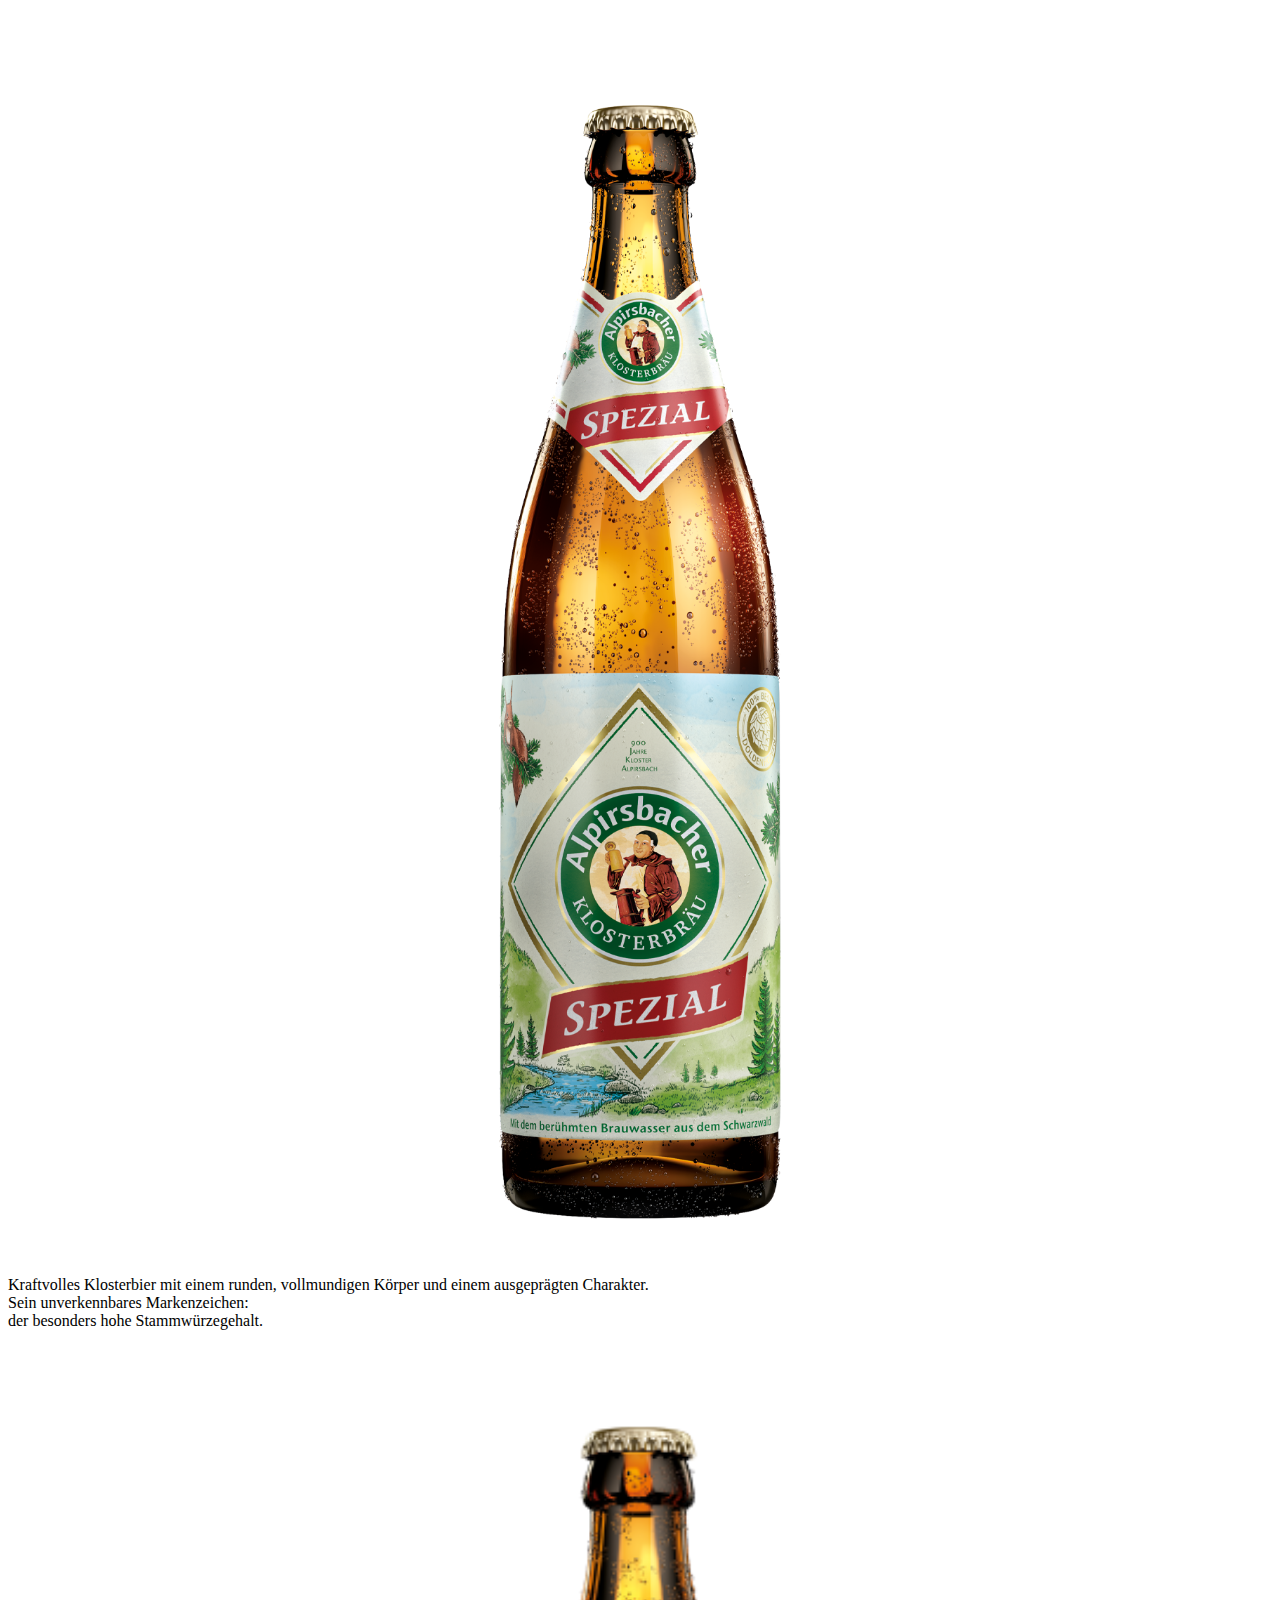
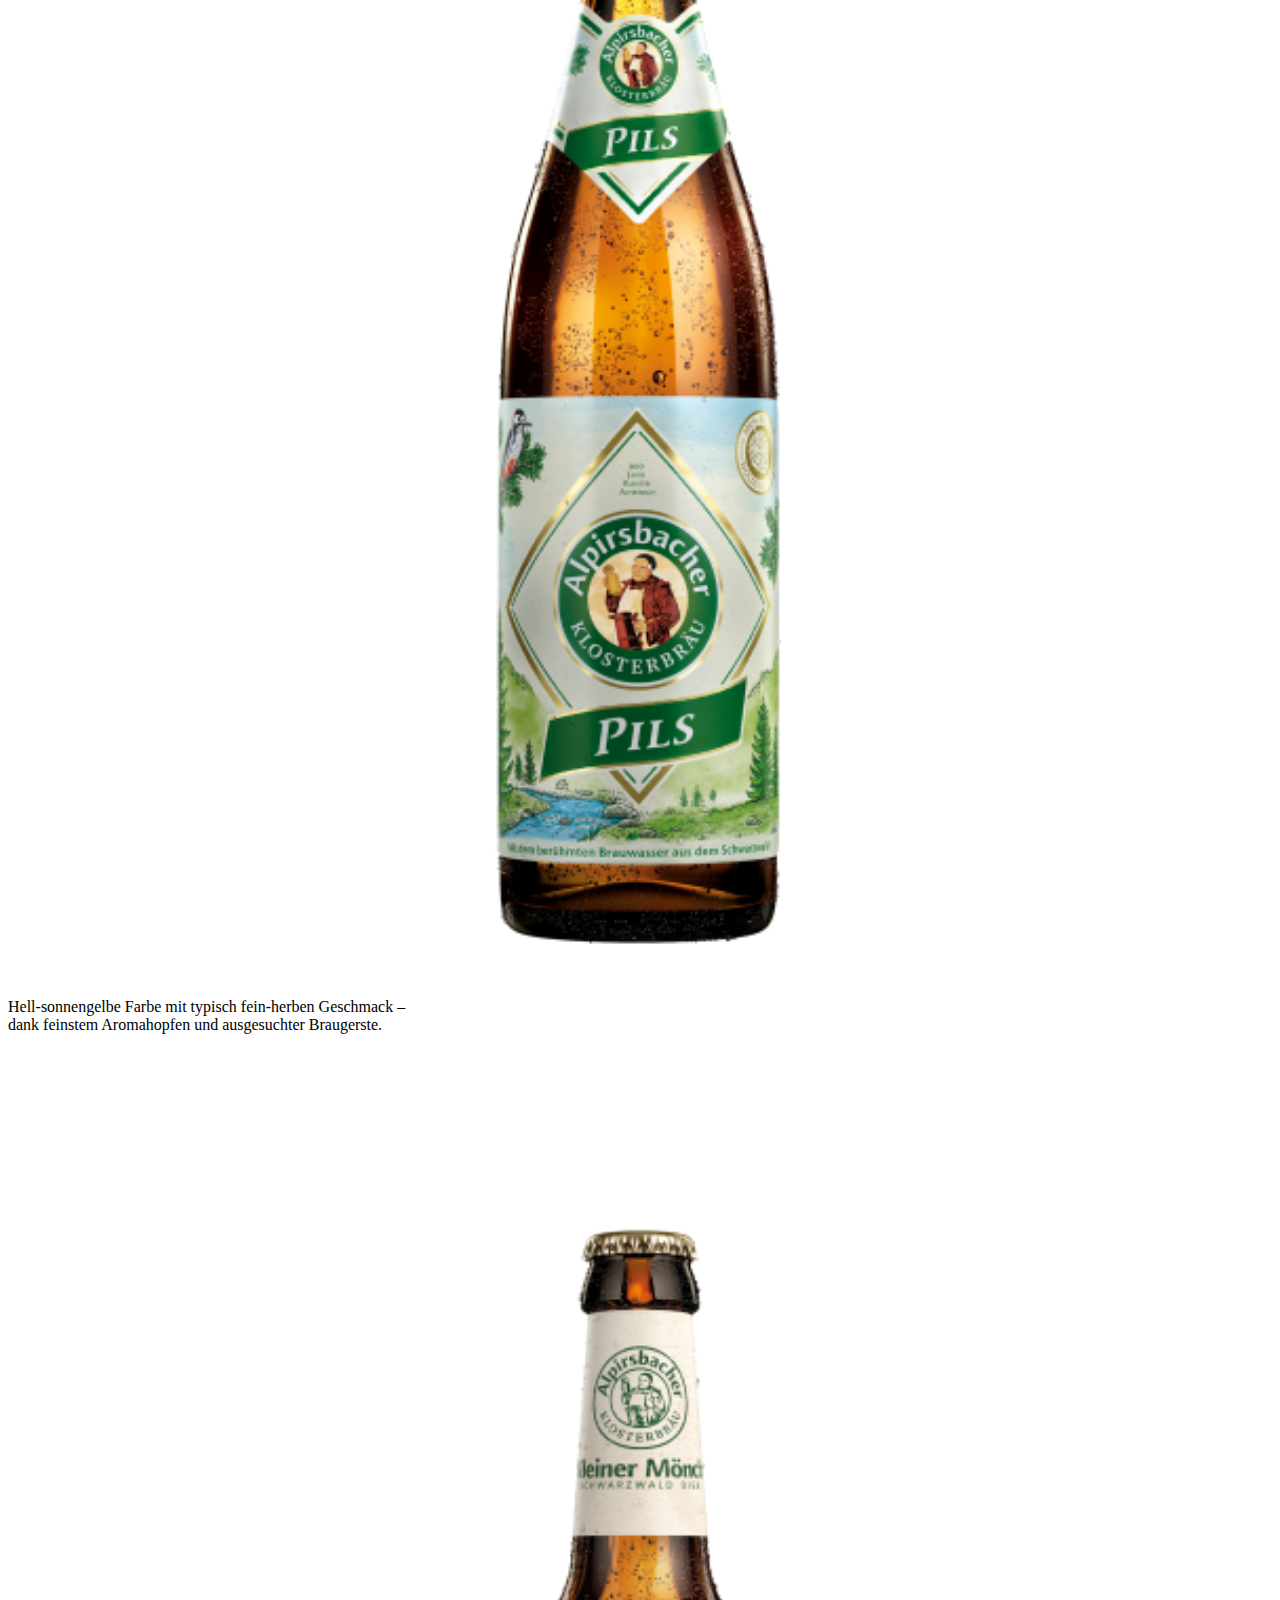
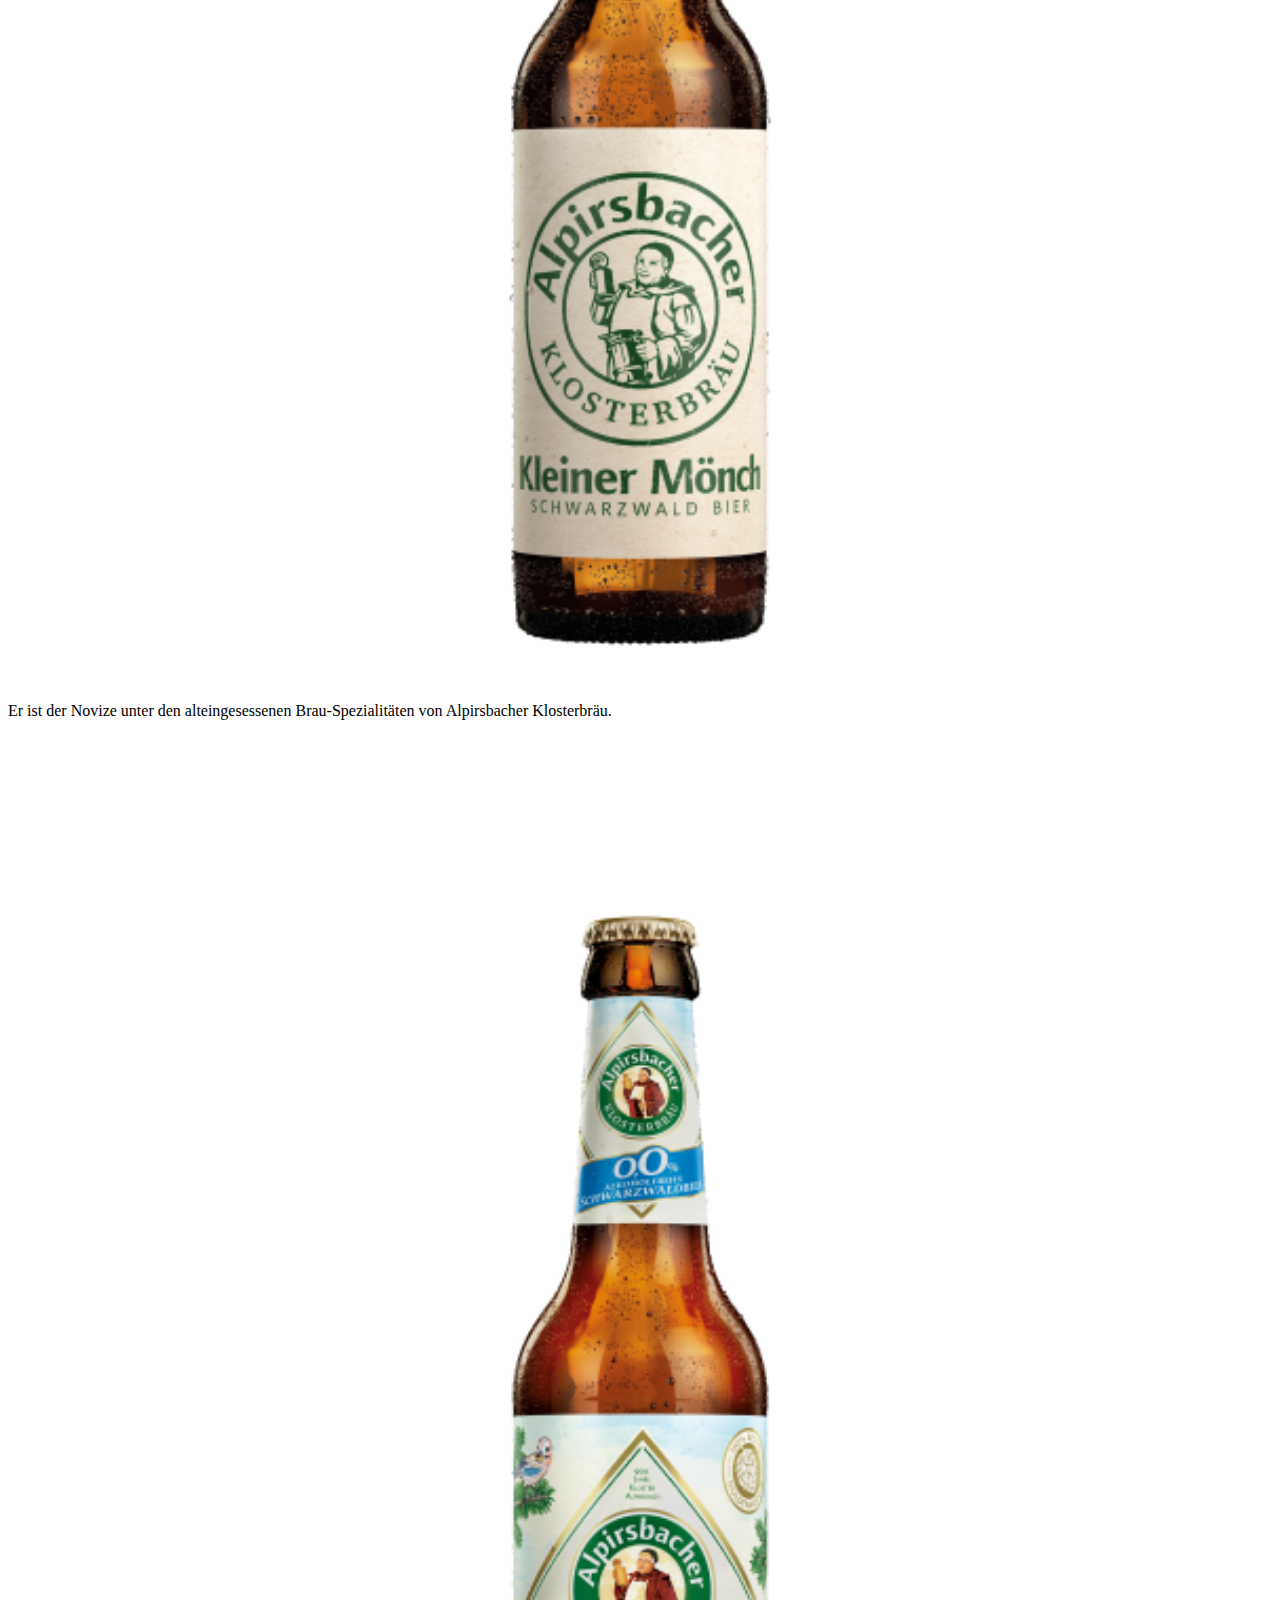
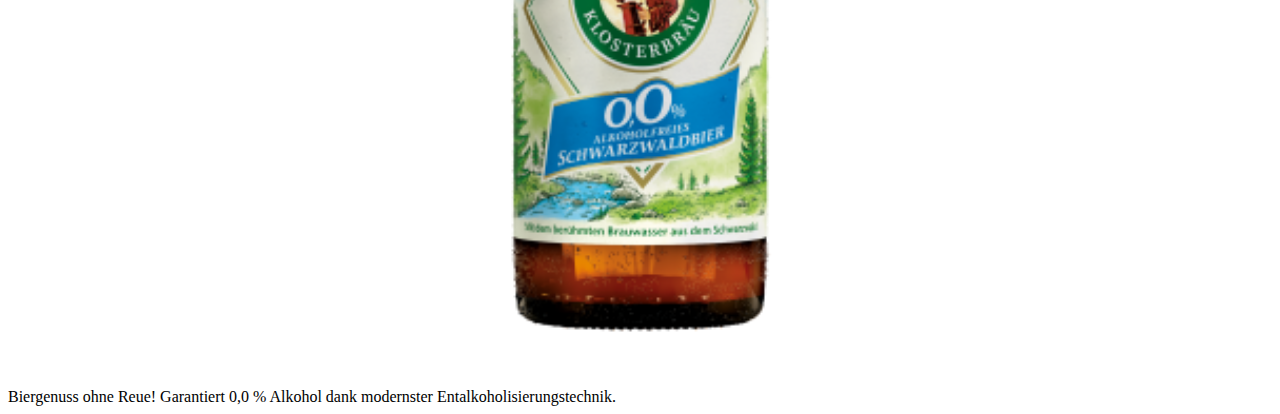
==== ON-your-styleguide/index.html @ 92dccc1f "added id for contact nav" ====
<!DOCTYPE html>
<html lang="en">

<head>
    <meta charset="UTF-8" />
    <meta http-equiv="X-UA-Compatible" content="IE=edge" />
    <meta name="viewport" content="width=device-width, initial-scale=1.0" />
    <script src="/dist/stencil-starter-on/stencil-starter-on.esm.js" type="module"></script>
    <link rel="stylesheet" href="/dist/stencil-starter-on/stencil-starter-on.css" />
    <title>Bier</title>
    <script type="text/javascript" src="/ON-your-styleguide/script.js" defer></script>
</head>

<body>

    <age-alert heading="Altersnachweis"
    text="Um bei uns auf der Seite verweilen zu können, müssen Sie mindestens 18 Jahre alt sein. Bitte bestätigen Sie das nachfolgend..."
    buttontext="Ja" buttontextremove="Nein"></age-alert>
  
    <cookie-banner heading="Datenschutzeinstellung"
    text="Wir nutzen Cookies unserem Shop. Einige sind notwendig, während andere uns helfen, den Shop und die Besuchererfahrungen zu verbessern.Bitte bestätigen sie nachfolgend, dass Cookies erhoben werden dürfen."
    buttontext="Annehmen" buttontextremove="Ablehnen"></cookie-banner>

    <header-component 
    firstnav="Home" secondnav="Shop" thirdnav="Kontakt">
    </header-component>

    <picture-carousel frequency="5s"
    imgsrcs="./images/Beer1.png|./images/Beer2.jpg|./images/Beer3.jpg|./images/Beer4.jpg"></picture-carousel>

    <card-flip firstheader="Alpirsbacher Klosterbräu">
        <slot slot="front"> 
            <img width="100%" src="/src/components/card-flip/assets/Spezial_500ml.png" alt="Aplirsbacher Spezial" /></slot>
                <slot slot="back">
                    Kraftvolles Klosterbier mit einem runden, vollmundigen Körper und einem ausgeprägten Charakter. <br> 
                    Sein unverkennbares Markenzeichen: <br>
                    der besonders hohe Stammwürzegehalt.</slot>

                    <slot slot="front2"> 
                        <img width="100%" src="/src/components/card-flip/assets/Pils_500ml_600x600.png" alt="Alpirsbacher Pils" /></slot>
                            <slot slot="back2">
                                Hell-sonnengelbe Farbe mit typisch fein-herben Geschmack – <br> 
                                dank feinstem Aromahopfen und ausgesuchter Braugerste.</slot>
              
                    <slot slot="front3"> 
                        <img width="100%" src="/src/components/card-flip/assets/Kleiner-Mo-nch_600x600.png" alt="Alpirsbacher Kleiner Mönch" /></slot>
                            <slot slot="back3">
                                Er ist der Novize unter den alteingesessenen Brau-Spezialitäten von Alpirsbacher Klosterbräu.</slot>
            
                    <slot slot="front4"> 
                        <img width="100%" src="/src/components/card-flip/assets/Alkoholfreies-Schwarzwaldbier-0-0_330ml_600x600.png" alt="Alpirsbacher" /></slot>
                            <slot slot="back4">
                                Biergenuss ohne Reue! Garantiert 0,0 % Alkohol dank modernster Entalkoholisierungstechnik.</slot>
    </card-flip>
    
    <!-- <qr-generator link="https://chart.googleapis.com/chart?cht=qr&chl=youtube.com&chs=177x177"></qr-generator> -->

    <contact-component id="contact" secondheader="Kontakt" nameLabel="Ihr Volständiger Name" emailLabel="Ihre E-Mailadresse" msgLabel="Hier können Sie ihre Nachricht eingeben" dsgvoText="Ich bestätige, dass ich mit der Verarbeitung meiner Eingaben zum Zwecke der Anfragebearbeitung, einverstanden bin."> </contact-component>

    <impressum-component firstfooterlink="Impressum" secondfooterlink="Datenschutz"></impressum-component>
    </impressum-component>



</body>

</html>
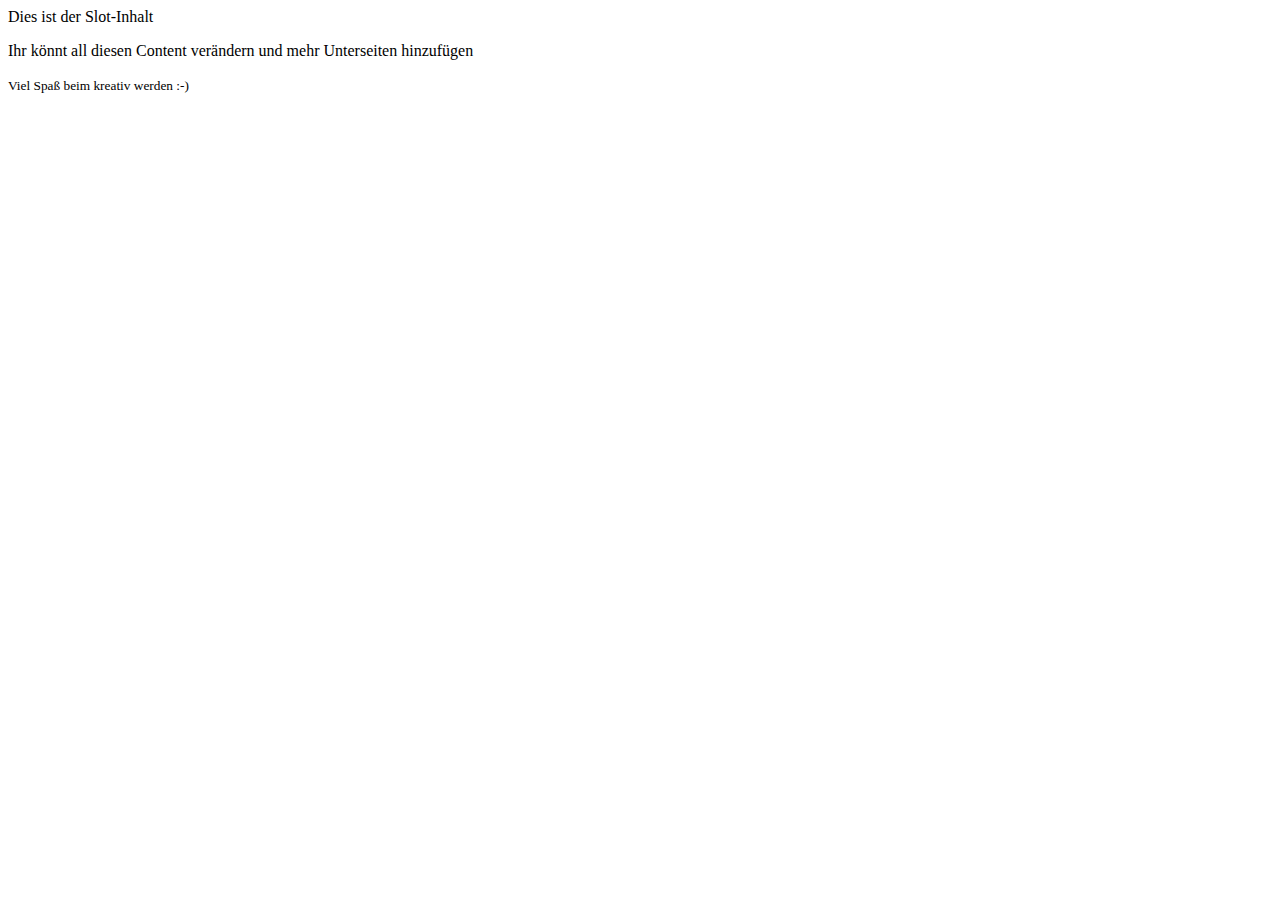
==== commit cc1ecc42: "beer rating mit alert und hover png" ====
--- a/ON-your-styleguide/index.html
+++ b/ON-your-styleguide/index.html
@@ -7,60 +7,15 @@
     <meta name="viewport" content="width=device-width, initial-scale=1.0" />
     <script src="/dist/stencil-starter-on/stencil-starter-on.esm.js" type="module"></script>
     <link rel="stylesheet" href="/dist/stencil-starter-on/stencil-starter-on.css" />
-    <title>Bier</title>
+    <title>your design guide</title>
     <script type="text/javascript" src="/ON-your-styleguide/script.js" defer></script>
 </head>
 
 <body>
-
-    <age-alert heading="Altersnachweis"
-    text="Um bei uns auf der Seite verweilen zu können, müssen Sie mindestens 18 Jahre alt sein. Bitte bestätigen Sie das nachfolgend..."
-    buttontext="Ja" buttontextremove="Nein"></age-alert>
-  
-    <cookie-banner heading="Datenschutzeinstellung"
-    text="Wir nutzen Cookies unserem Shop. Einige sind notwendig, während andere uns helfen, den Shop und die Besuchererfahrungen zu verbessern.Bitte bestätigen sie nachfolgend, dass Cookies erhoben werden dürfen."
-    buttontext="Annehmen" buttontextremove="Ablehnen"></cookie-banner>
-
-    <header-component 
-    firstnav="Home" secondnav="Shop" thirdnav="Kontakt">
-    </header-component>
-
-    <picture-carousel frequency="5s"
-    imgsrcs="./images/Beer1.png|./images/Beer2.jpg|./images/Beer3.jpg|./images/Beer4.jpg"></picture-carousel>
-
-    <card-flip firstheader="Alpirsbacher Klosterbräu">
-        <slot slot="front"> 
-            <img width="100%" src="/src/components/card-flip/assets/Spezial_500ml.png" alt="Aplirsbacher Spezial" /></slot>
-                <slot slot="back">
-                    Kraftvolles Klosterbier mit einem runden, vollmundigen Körper und einem ausgeprägten Charakter. <br> 
-                    Sein unverkennbares Markenzeichen: <br>
-                    der besonders hohe Stammwürzegehalt.</slot>
-
-                    <slot slot="front2"> 
-                        <img width="100%" src="/src/components/card-flip/assets/Pils_500ml_600x600.png" alt="Alpirsbacher Pils" /></slot>
-                            <slot slot="back2">
-                                Hell-sonnengelbe Farbe mit typisch fein-herben Geschmack – <br> 
-                                dank feinstem Aromahopfen und ausgesuchter Braugerste.</slot>
-              
-                    <slot slot="front3"> 
-                        <img width="100%" src="/src/components/card-flip/assets/Kleiner-Mo-nch_600x600.png" alt="Alpirsbacher Kleiner Mönch" /></slot>
-                            <slot slot="back3">
-                                Er ist der Novize unter den alteingesessenen Brau-Spezialitäten von Alpirsbacher Klosterbräu.</slot>
-            
-                    <slot slot="front4"> 
-                        <img width="100%" src="/src/components/card-flip/assets/Alkoholfreies-Schwarzwaldbier-0-0_330ml_600x600.png" alt="Alpirsbacher" /></slot>
-                            <slot slot="back4">
-                                Biergenuss ohne Reue! Garantiert 0,0 % Alkohol dank modernster Entalkoholisierungstechnik.</slot>
-    </card-flip>
-    
-    <!-- <qr-generator link="https://chart.googleapis.com/chart?cht=qr&chl=youtube.com&chs=177x177"></qr-generator> -->
-
-    <contact-component id="contact" secondheader="Kontakt" nameLabel="Ihr Volständiger Name" emailLabel="Ihre E-Mailadresse" msgLabel="Hier können Sie ihre Nachricht eingeben" dsgvoText="Ich bestätige, dass ich mit der Verarbeitung meiner Eingaben zum Zwecke der Anfragebearbeitung, einverstanden bin."> </contact-component>
-
-    <impressum-component firstfooterlink="Impressum" secondfooterlink="Datenschutz"></impressum-component>
-    </impressum-component>
-
-
+    <example-component example-prop="Dies ist ein Property-Inhalt der Webcomponent"> Dies ist der Slot-Inhalt </example-component>
+    <p>Ihr könnt all diesen Content verändern und mehr Unterseiten hinzufügen</p>
+    <small>Viel Spaß beim kreativ werden :-)</small>
+    <beer-rating></beer-rating>
 
 </body>
 
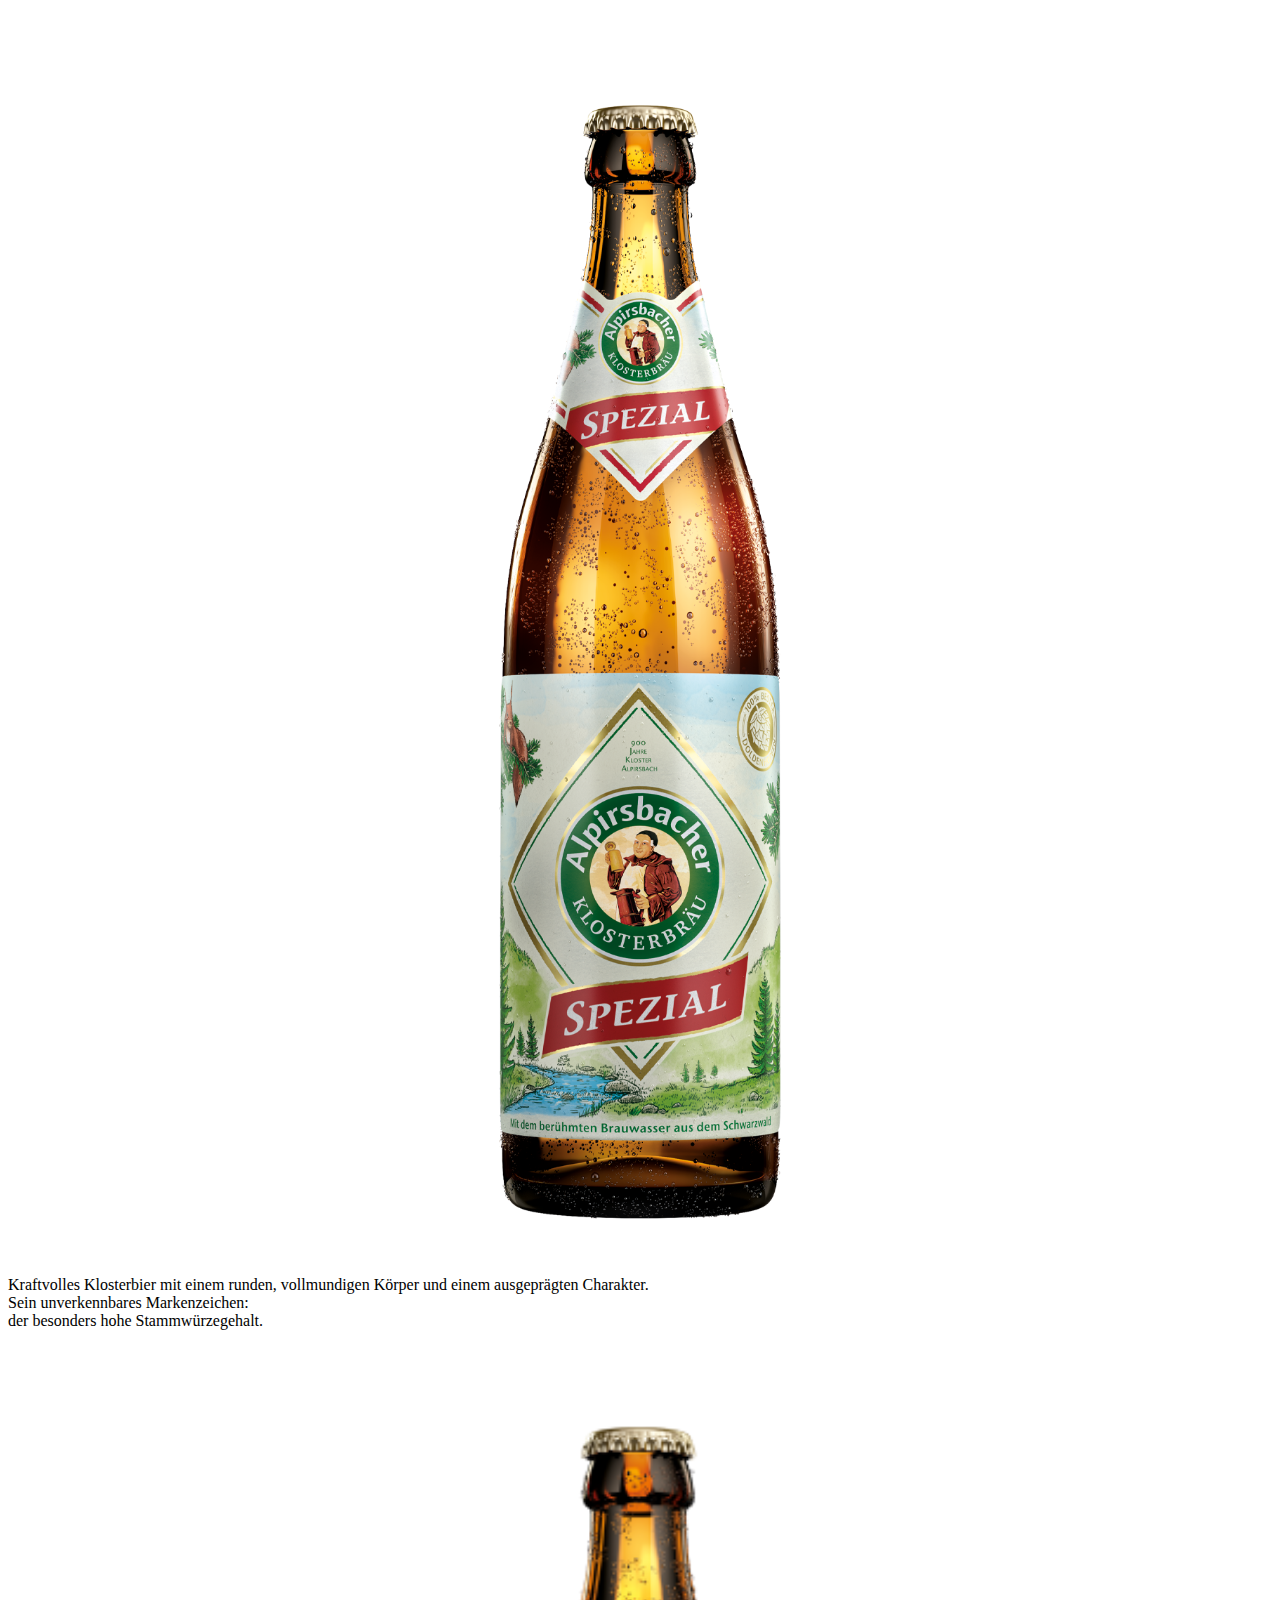
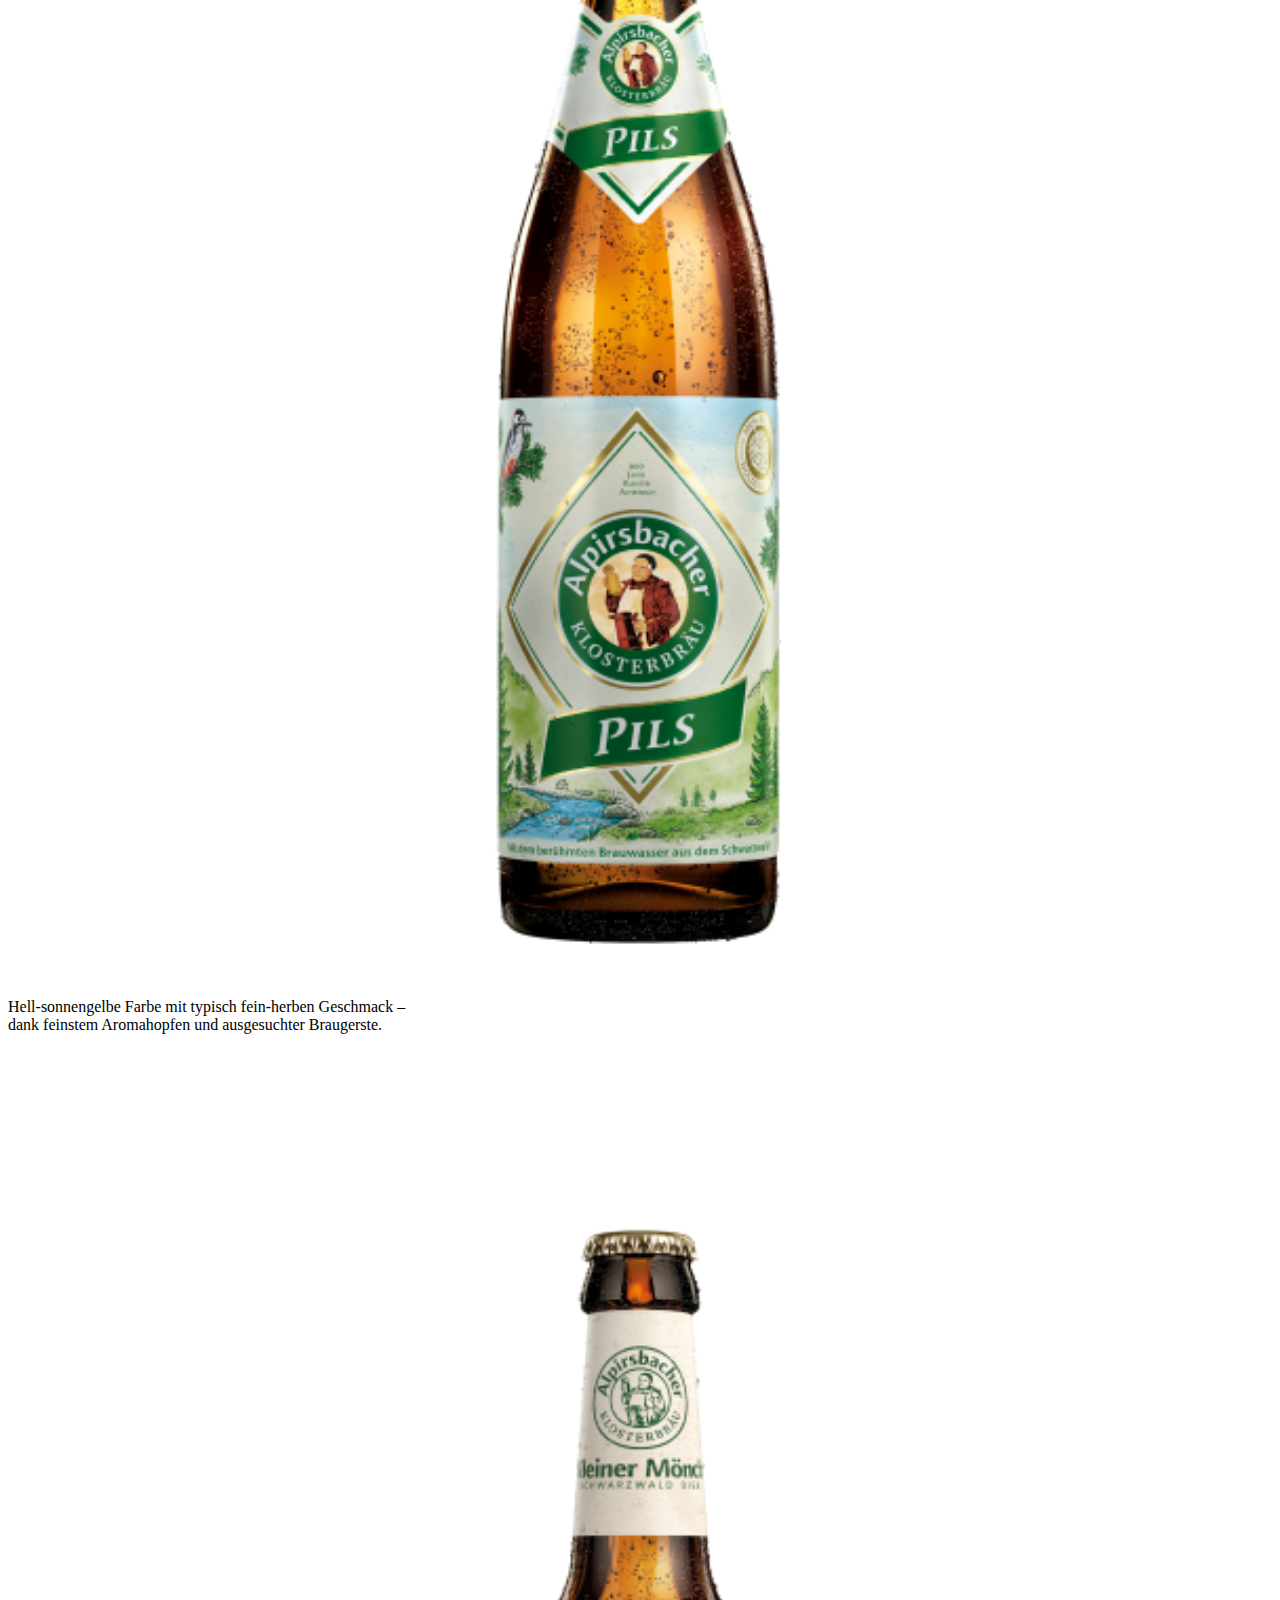
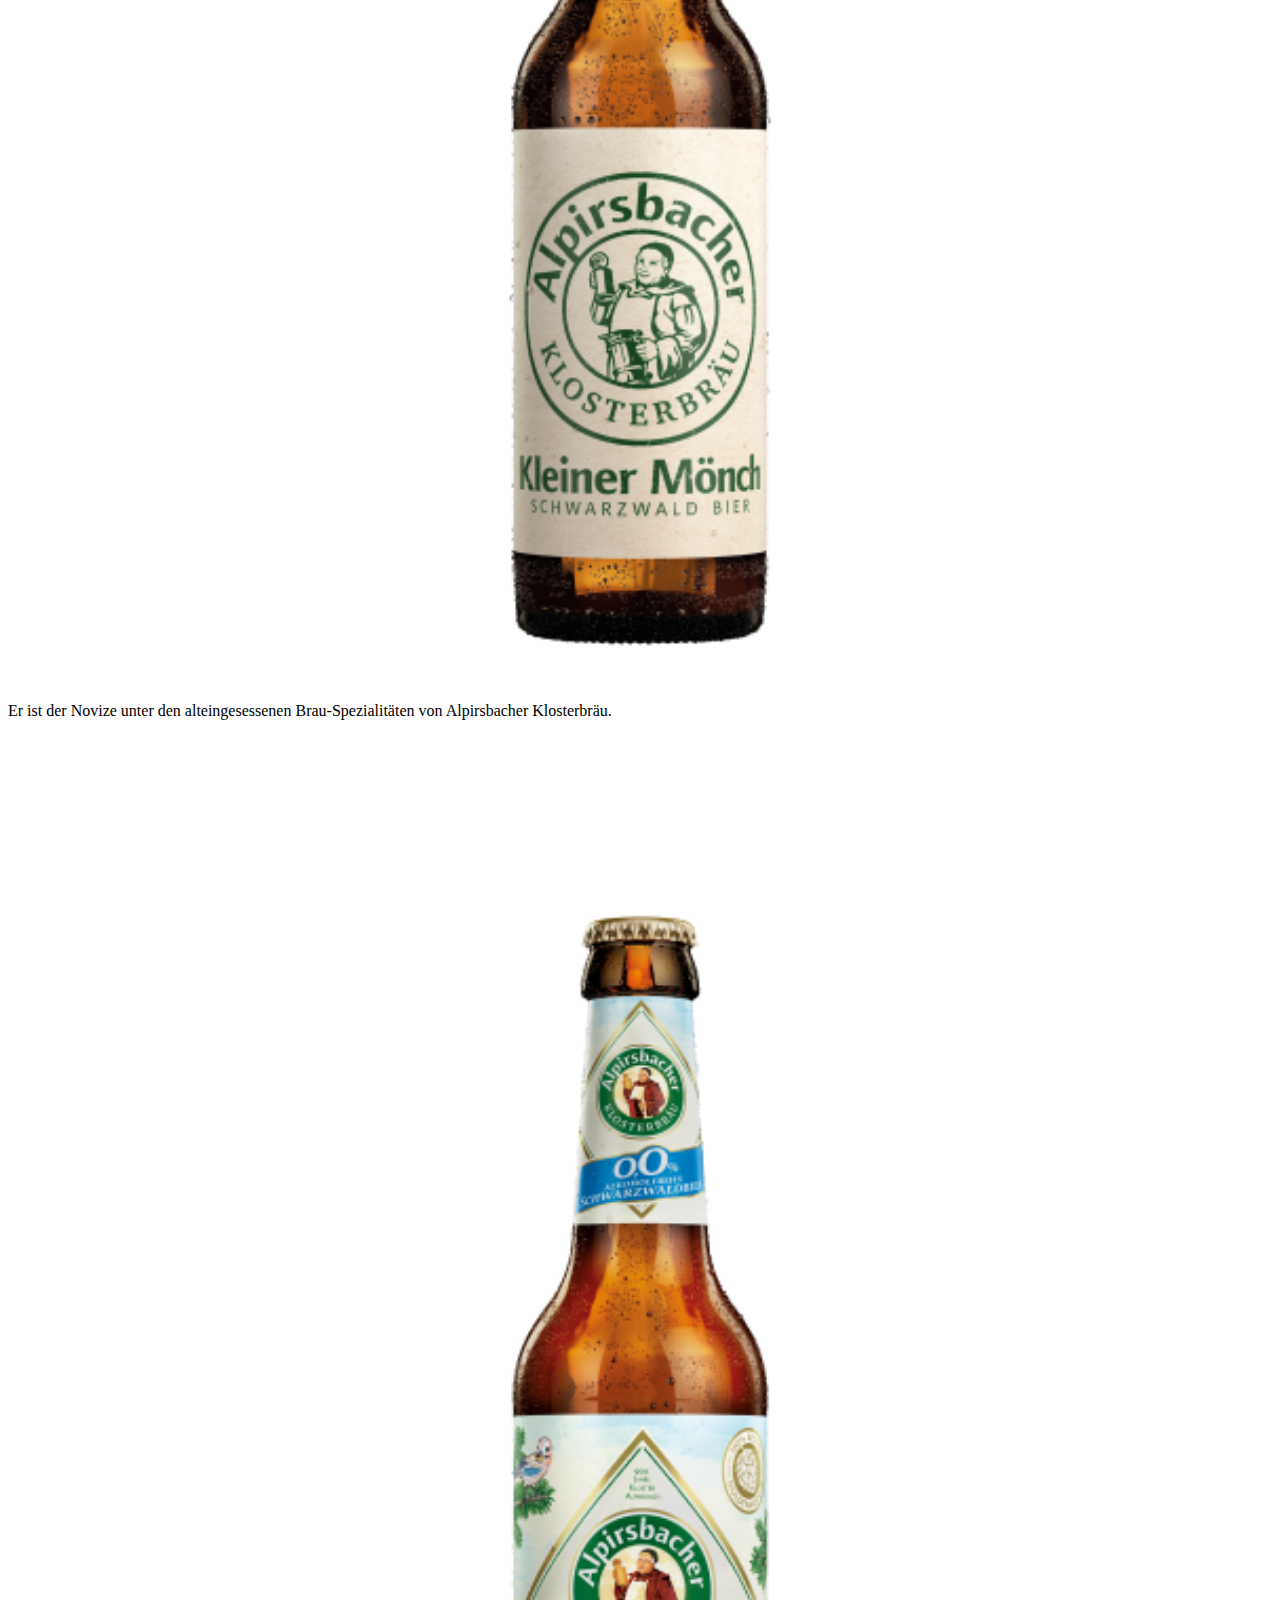
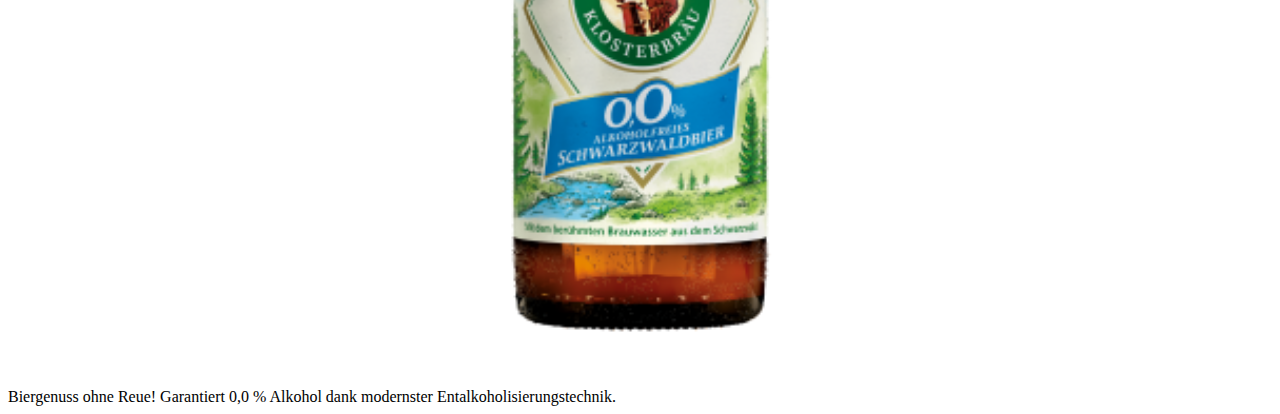
==== commit fa0ceb07: "Merge branch 'main' into rating" ====
--- a/ON-your-styleguide/index.html
+++ b/ON-your-styleguide/index.html
@@ -7,15 +7,63 @@
     <meta name="viewport" content="width=device-width, initial-scale=1.0" />
     <script src="/dist/stencil-starter-on/stencil-starter-on.esm.js" type="module"></script>
     <link rel="stylesheet" href="/dist/stencil-starter-on/stencil-starter-on.css" />
-    <title>your design guide</title>
+    <title>Bier</title>
     <script type="text/javascript" src="/ON-your-styleguide/script.js" defer></script>
 </head>
 
 <body>
-    <example-component example-prop="Dies ist ein Property-Inhalt der Webcomponent"> Dies ist der Slot-Inhalt </example-component>
-    <p>Ihr könnt all diesen Content verändern und mehr Unterseiten hinzufügen</p>
-    <small>Viel Spaß beim kreativ werden :-)</small>
-    <beer-rating></beer-rating>
+
+
+
+    <age-alert heading="Altersnachweis"
+    text="Um bei uns auf der Seite verweilen zu können, müssen Sie mindestens 18 Jahre alt sein. Bitte bestätigen Sie das nachfolgend..."
+    buttontext="Ja" buttontextremove="Nein"></age-alert>
+  
+    <cookie-banner heading="Datenschutzeinstellung"
+    text="Wir nutzen Cookies unserem Shop. Einige sind notwendig, während andere uns helfen, den Shop und die Besuchererfahrungen zu verbessern.Bitte bestätigen sie nachfolgend, dass Cookies erhoben werden dürfen."
+    buttontext="Annehmen" buttontextremove="Ablehnen"></cookie-banner>
+
+    <header-component 
+    firstnav="Home" secondnav="Shop" thirdnav="Kontakt">
+    </header-component>
+
+    <picture-carousel frequency="5s"
+    imgsrcs="./images/Beer1.png|./images/Beer2.jpg|./images/Beer3.jpg|./images/Beer4.jpg"></picture-carousel>
+
+    <card-flip firstheader="Alpirsbacher Klosterbräu">
+        <slot slot="front"> 
+            <img width="100%" src="/src/components/card-flip/assets/Spezial_500ml.png" alt="Aplirsbacher Spezial" /></slot>
+                <slot slot="back">
+                    Kraftvolles Klosterbier mit einem runden, vollmundigen Körper und einem ausgeprägten Charakter. <br> 
+                    Sein unverkennbares Markenzeichen: <br>
+                    der besonders hohe Stammwürzegehalt.</slot>
+
+                    <slot slot="front2"> 
+                        <img width="100%" src="/src/components/card-flip/assets/Pils_500ml_600x600.png" alt="Alpirsbacher Pils" /></slot>
+                            <slot slot="back2">
+                                Hell-sonnengelbe Farbe mit typisch fein-herben Geschmack – <br> 
+                                dank feinstem Aromahopfen und ausgesuchter Braugerste.</slot>
+              
+                    <slot slot="front3"> 
+                        <img width="100%" src="/src/components/card-flip/assets/Kleiner-Mo-nch_600x600.png" alt="Alpirsbacher Kleiner Mönch" /></slot>
+                            <slot slot="back3">
+                                Er ist der Novize unter den alteingesessenen Brau-Spezialitäten von Alpirsbacher Klosterbräu.</slot>
+            
+                    <slot slot="front4"> 
+                        <img width="100%" src="/src/components/card-flip/assets/Alkoholfreies-Schwarzwaldbier-0-0_330ml_600x600.png" alt="Alpirsbacher" /></slot>
+                            <slot slot="back4">
+                                Biergenuss ohne Reue! Garantiert 0,0 % Alkohol dank modernster Entalkoholisierungstechnik.</slot>
+    </card-flip>
+    
+    <!-- <qr-generator link="https://chart.googleapis.com/chart?cht=qr&chl=youtube.com&chs=177x177"></qr-generator> -->
+
+    <contact-component id="contact" secondheader="Kontakt" nameLabel="Ihr Volständiger Name" emailLabel="Ihre E-Mailadresse" msgLabel="Hier können Sie ihre Nachricht eingeben" dsgvoText="Ich bestätige, dass ich mit der Verarbeitung meiner Eingaben zum Zwecke der Anfragebearbeitung, einverstanden bin."> </contact-component>
+
+    <impressum-component firstfooterlink="Impressum" secondfooterlink="Datenschutz"></impressum-component>
+    </impressum-component>
+
+
+
 
 </body>
 
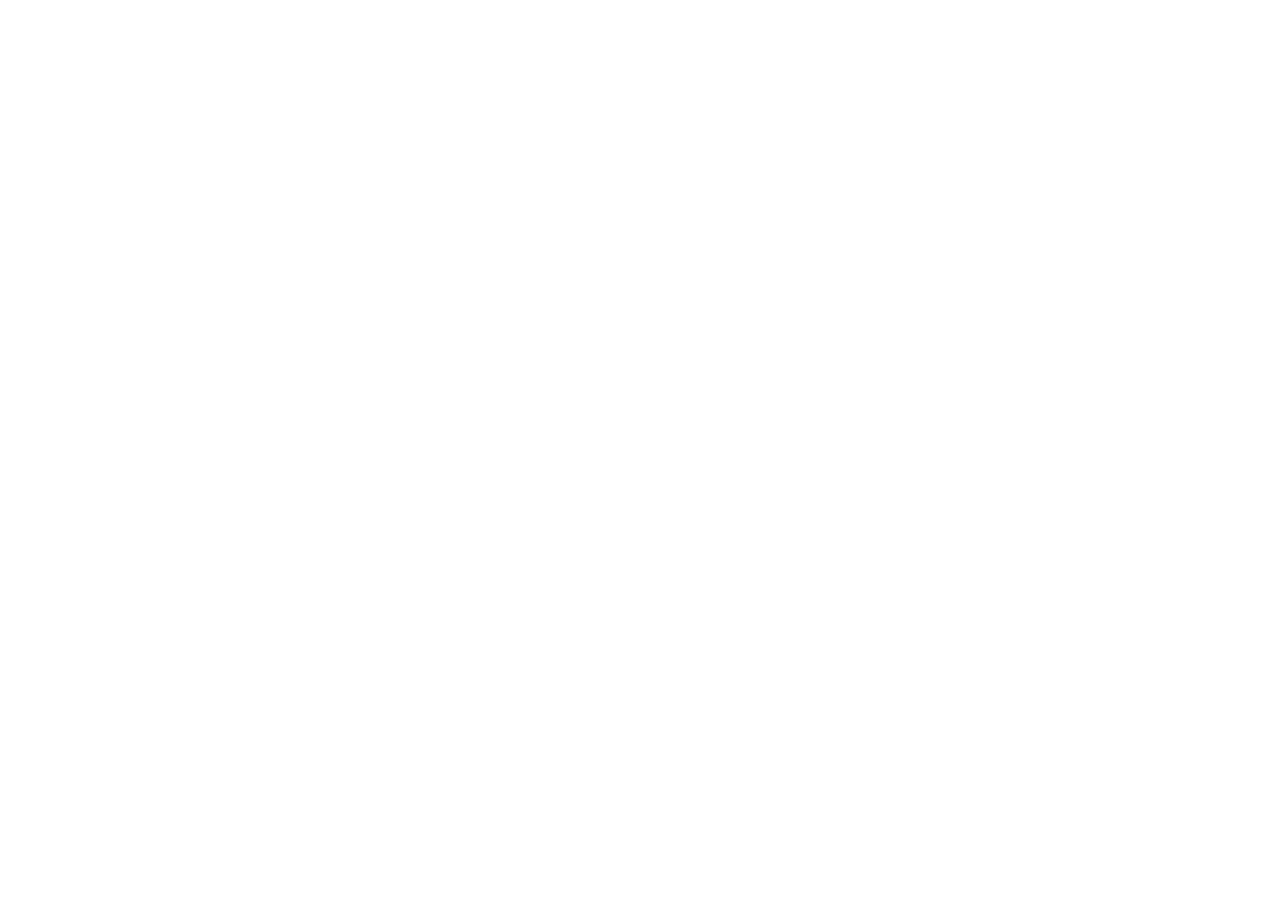
==== commit 52b0cd5d: "changed card-flip logic and style" ====
--- a/ON-your-styleguide/index.html
+++ b/ON-your-styleguide/index.html
@@ -12,8 +12,6 @@
 </head>
 
 <body>
-
-
 
     <age-alert heading="Altersnachweis"
     text="Um bei uns auf der Seite verweilen zu können, müssen Sie mindestens 18 Jahre alt sein. Bitte bestätigen Sie das nachfolgend..."
@@ -30,30 +28,22 @@
     <picture-carousel frequency="5s"
     imgsrcs="./images/Beer1.png|./images/Beer2.jpg|./images/Beer3.jpg|./images/Beer4.jpg"></picture-carousel>
 
-    <card-flip firstheader="Alpirsbacher Klosterbräu">
-        <slot slot="front"> 
-            <img width="100%" src="/src/components/card-flip/assets/Spezial_500ml.png" alt="Aplirsbacher Spezial" /></slot>
-                <slot slot="back">
-                    Kraftvolles Klosterbier mit einem runden, vollmundigen Körper und einem ausgeprägten Charakter. <br> 
-                    Sein unverkennbares Markenzeichen: <br>
-                    der besonders hohe Stammwürzegehalt.</slot>
-
-                    <slot slot="front2"> 
-                        <img width="100%" src="/src/components/card-flip/assets/Pils_500ml_600x600.png" alt="Alpirsbacher Pils" /></slot>
-                            <slot slot="back2">
-                                Hell-sonnengelbe Farbe mit typisch fein-herben Geschmack – <br> 
-                                dank feinstem Aromahopfen und ausgesuchter Braugerste.</slot>
-              
-                    <slot slot="front3"> 
-                        <img width="100%" src="/src/components/card-flip/assets/Kleiner-Mo-nch_600x600.png" alt="Alpirsbacher Kleiner Mönch" /></slot>
-                            <slot slot="back3">
-                                Er ist der Novize unter den alteingesessenen Brau-Spezialitäten von Alpirsbacher Klosterbräu.</slot>
-            
-                    <slot slot="front4"> 
-                        <img width="100%" src="/src/components/card-flip/assets/Alkoholfreies-Schwarzwaldbier-0-0_330ml_600x600.png" alt="Alpirsbacher" /></slot>
-                            <slot slot="back4">
-                                Biergenuss ohne Reue! Garantiert 0,0 % Alkohol dank modernster Entalkoholisierungstechnik.</slot>
-    </card-flip>
+    <div class="card-container">
+        <card-flip imgsrc="/src/components/card-flip/assets/Spezial_500ml.png" altimgtext="Aplirsbacher Spezial" 
+                     text=" Kraftvolles Klosterbier mit einem runden, vollmundigen Körper und einem ausgeprägten Charakter.
+                            Sein unverkennbares Markenzeichen:
+                            der besonders hohe Stammwürzegehalt.">
+        </card-flip>
+        <card-flip imgsrc="/src/components/card-flip/assets/Pils_500ml_600x600.png" altimgtext="Aplirsbacher Pils" 
+                      text="Hell-sonnengelbe Farbe mit typisch fein-herben Geschmack – dank feinstem Aromahopfen und ausgesuchter Braugerste">
+        </card-flip>
+        <card-flip imgsrc="/src/components/card-flip/assets/Kleiner-Mo-nch_600x600.png"
+            altimgtext="Alpirsbacher Kleiner Mönch" text="Er ist der Novize unter den alteingesessenen Brau-Spezialitäten von Alpirsbacher Klosterbräue">
+        </card-flip>
+        <card-flip imgsrc="/src/components/card-flip/assets/Alkoholfreies-Schwarzwaldbier-0-0_330ml_600x600.png"
+            altimgtext="Alpirsbacher Alkoholfrei" text="bBiergenuss ohne Reue! Garantiert 0,0 % Alkohol dank modernster Entalkoholisierungstechnik">
+        </card-flip>
+    </div>
     
     <!-- <qr-generator link="https://chart.googleapis.com/chart?cht=qr&chl=youtube.com&chs=177x177"></qr-generator> -->
 
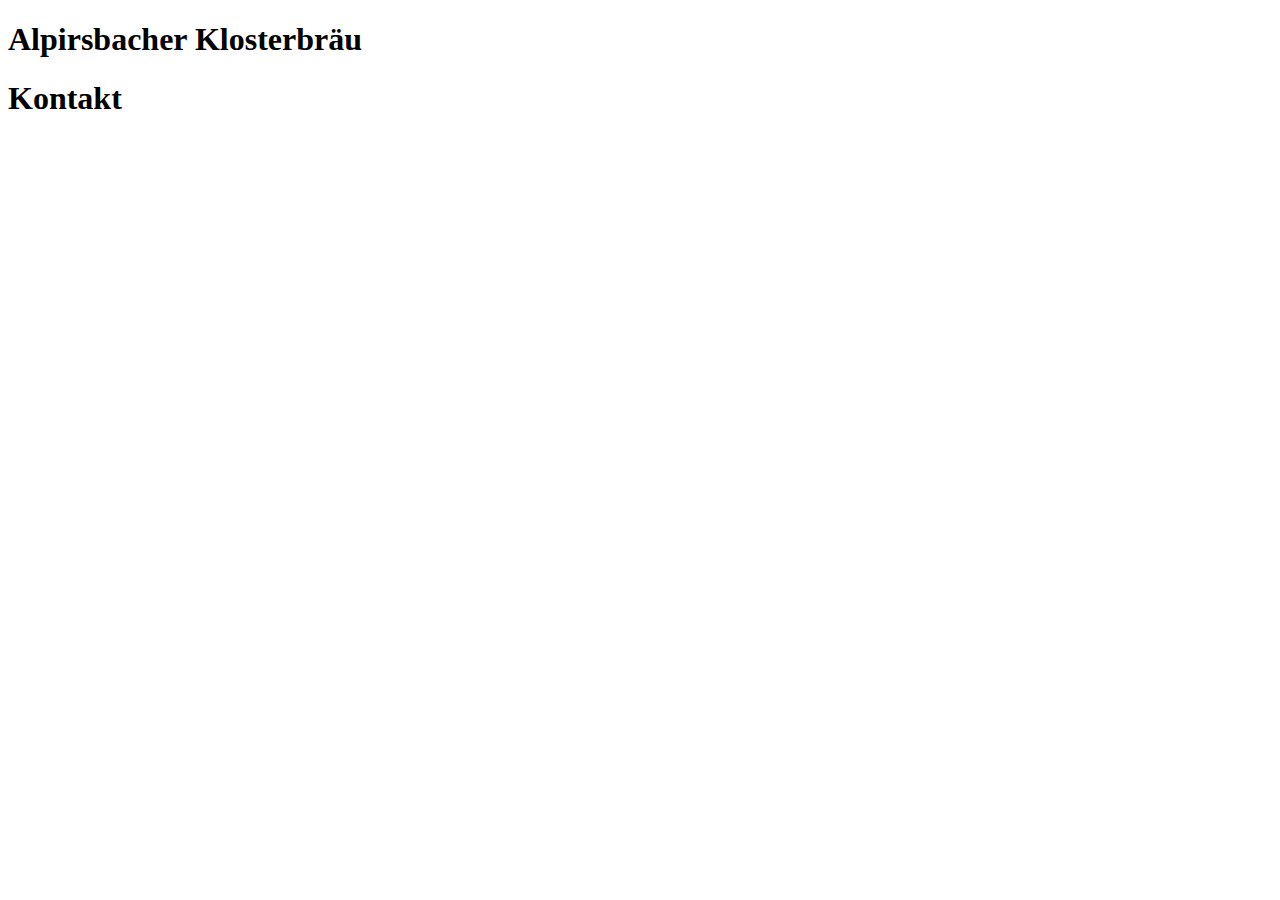
==== commit 9814923e: "changed title styling for components in index.html" ====
--- a/ON-your-styleguide/index.html
+++ b/ON-your-styleguide/index.html
@@ -28,6 +28,10 @@
     <picture-carousel frequency="5s"
     imgsrcs="./images/Beer1.png|./images/Beer2.jpg|./images/Beer3.jpg|./images/Beer4.jpg"></picture-carousel>
 
+    <div>
+        <h1 class="alpirsbacher">Alpirsbacher Klosterbräu</h1>
+    </div>
+
     <div class="card-container">
         <card-flip imgsrc="/src/components/card-flip/assets/Spezial_500ml.png" altimgtext="Aplirsbacher Spezial" 
                      text=" Kraftvolles Klosterbier mit einem runden, vollmundigen Körper und einem ausgeprägten Charakter.
@@ -41,11 +45,15 @@
             altimgtext="Alpirsbacher Kleiner Mönch" text="Er ist der Novize unter den alteingesessenen Brau-Spezialitäten von Alpirsbacher Klosterbräue">
         </card-flip>
         <card-flip imgsrc="/src/components/card-flip/assets/Alkoholfreies-Schwarzwaldbier-0-0_330ml_600x600.png"
-            altimgtext="Alpirsbacher Alkoholfrei" text="bBiergenuss ohne Reue! Garantiert 0,0 % Alkohol dank modernster Entalkoholisierungstechnik">
+            altimgtext="Alpirsbacher Alkoholfrei" text="Biergenuss ohne Reue! Garantiert 0,0 % Alkohol dank modernster Entalkoholisierungstechnik">
         </card-flip>
     </div>
     
     <!-- <qr-generator link="https://chart.googleapis.com/chart?cht=qr&chl=youtube.com&chs=177x177"></qr-generator> -->
+
+    <div>
+        <h1 class="contact">Kontakt</h1>
+    </div>
 
     <contact-component id="contact" secondheader="Kontakt" nameLabel="Ihr Volständiger Name" emailLabel="Ihre E-Mailadresse" msgLabel="Hier können Sie ihre Nachricht eingeben" dsgvoText="Ich bestätige, dass ich mit der Verarbeitung meiner Eingaben zum Zwecke der Anfragebearbeitung, einverstanden bin."> </contact-component>
 
